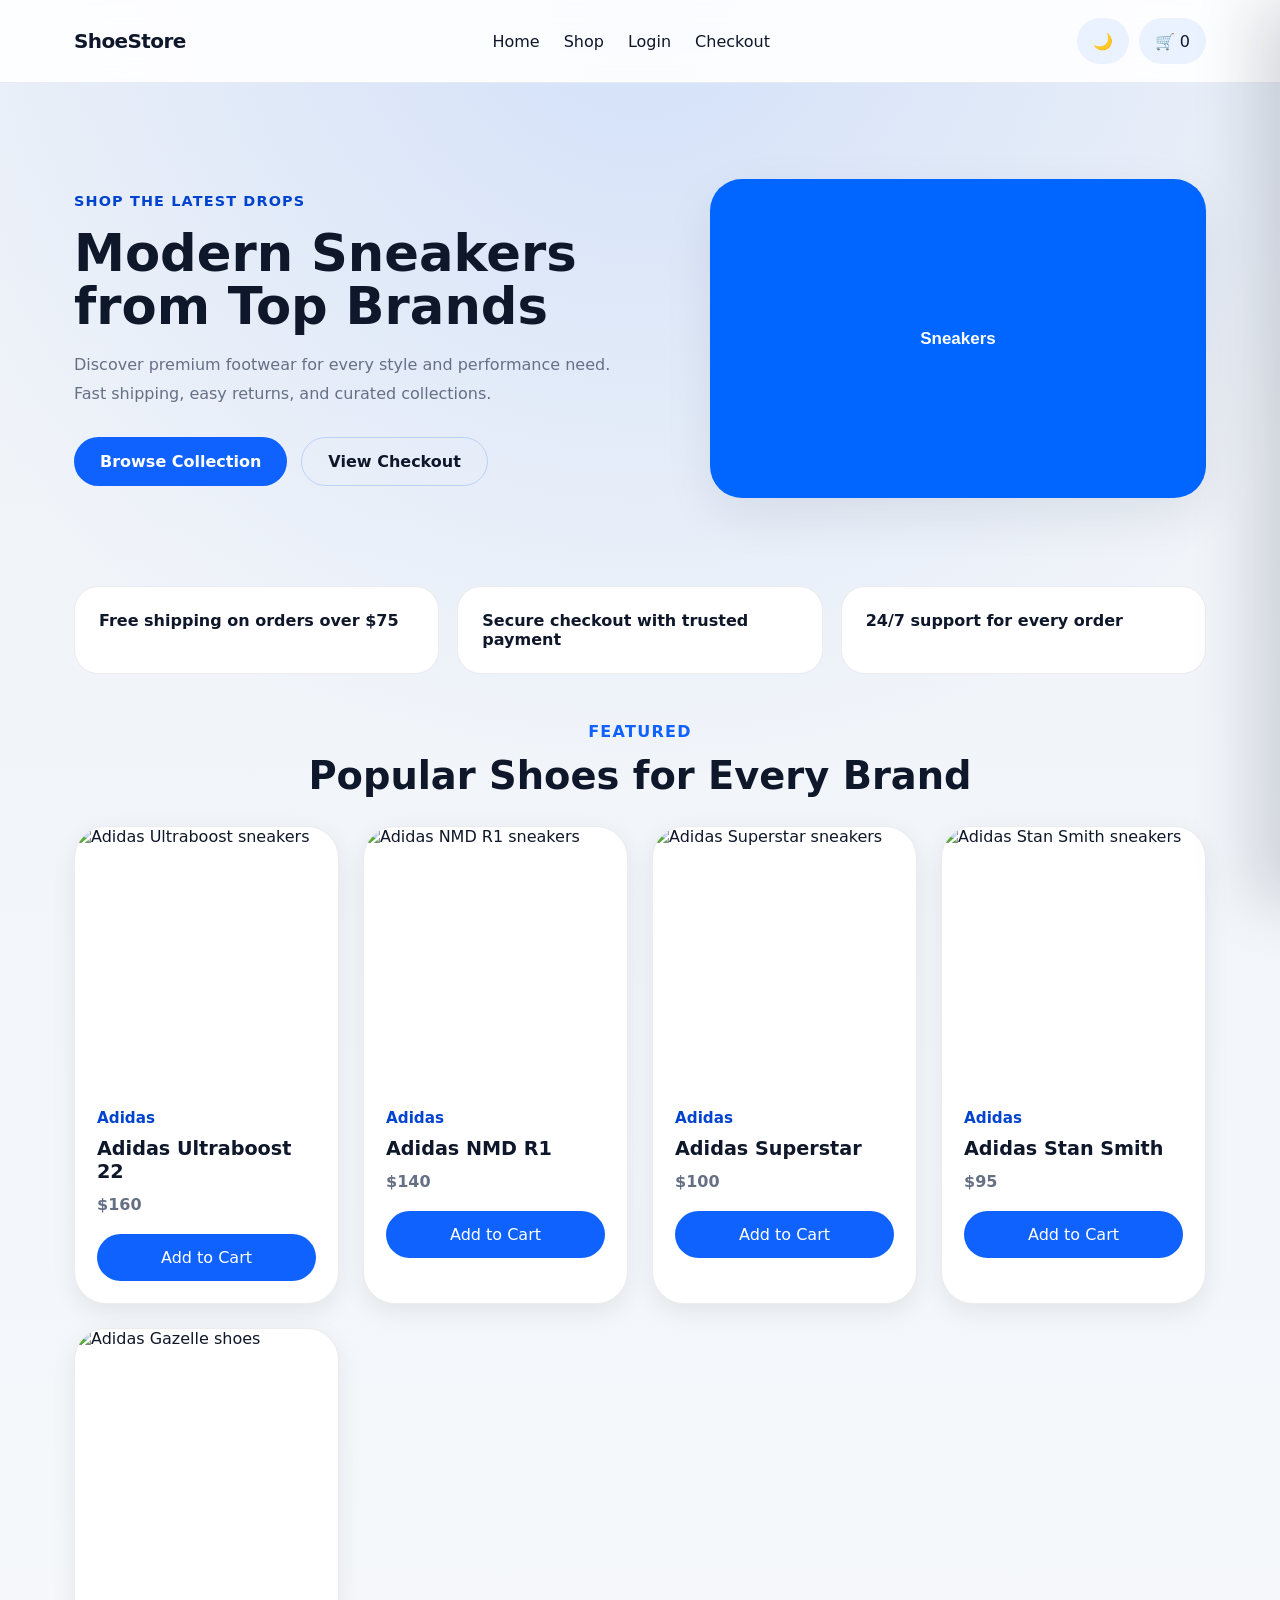
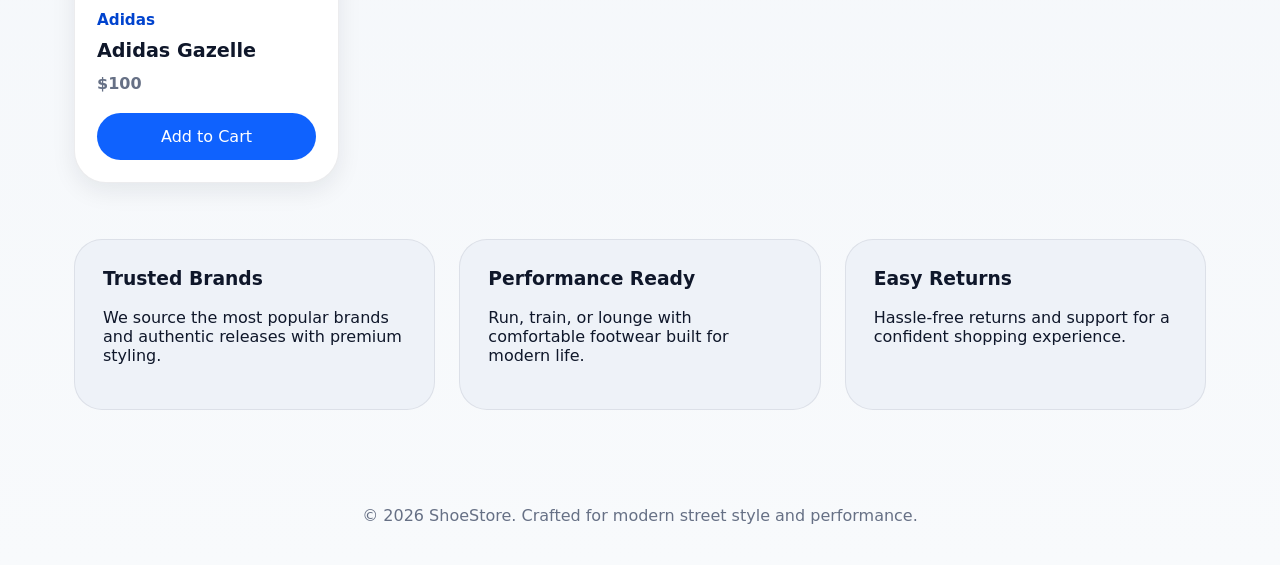
==== index.html @ 0adef716 "Add files via upload" ====
<!DOCTYPE html>
<html lang="en">
<head>
  <meta charset="UTF-8">
  <meta name="viewport" content="width=device-width, initial-scale=1.0">
  <title>ShoeStore</title>
  <link rel="stylesheet" href="style.css">
</head>
<body>

<header>
  <nav class="navbar">
    <a class="logo" href="#">ShoeStore</a>

    <ul class="nav-links" id="navLinks">
      <li><a href="#">Home</a></li>
      <li><a href="#products">Shop</a></li>
      <li><a href="login.html">Login</a></li>
      <li><a href="checkout.html">Checkout</a></li>
    </ul>

    <div class="nav-actions">
      <button class="icon-btn" onclick="toggleDarkMode()" aria-label="Toggle dark mode">🌙</button>
      <button class="icon-btn" onclick="toggleCart()" aria-label="Open cart">🛒 <span id="cart-count">0</span></button>
      <button class="icon-btn menu-btn" onclick="toggleMenu()" aria-label="Open menu">☰</button>
    </div>
  </nav>
</header>

<main>
  <section class="hero">
    <div class="hero-copy">
      <span class="eyebrow">Shop the latest drops</span>
      <h1>Modern Sneakers from Top Brands</h1>
      <p>Discover premium footwear for every style and performance need. Fast shipping, easy returns, and curated collections.</p>
      <div class="hero-actions">
        <button onclick="scrollToProducts()">Browse Collection</button>
        <a href="checkout.html" class="secondary-btn">View Checkout</a>
      </div>
    </div>
    <div class="hero-visual">
      <img src="https://picsum.photos/1400/900?random=1" loading="lazy" onerror="this.src='[data-uri]'" alt="Stylish sneakers on display">
    </div>
  </section>

  <section class="feature-strip">
    <div><strong>Free shipping</strong> on orders over $75</div>
    <div><strong>Secure checkout</strong> with trusted payment</div>
    <div><strong>24/7 support</strong> for every order</div>
  </section>

  <section class="products" id="products">
    <div class="section-heading">
      <span>Featured</span>
      <h2>Popular Shoes for Every Brand</h2>
    </div>

    <div class="product-grid">
      <article class="card">
        <img src="https://www.bing.com/th/id/OIP.T1GHy_knTH-ZnKt2E97dAAHaHa?w=133&h=128&c=8&rs=1&qlt=90&o=6&pid=3.1&rm=2" loading="lazy" onerror="this.src='[data-uri]"' alt="Adidas Ultraboost sneakers">
        <div class="card-content">
          <p class="brand">Adidas</p>
          <h3>Adidas Ultraboost 22</h3>
          <p class="price">$160</p>
          <button onclick="addToCart('Nike Air Max 270',150)">Add to Cart</button>
        </div>
      </article>

      <article class="card">
        <img src="https://th.bing.com/th/id/OIP.gx9wJsxxKLAecu0ToIjTCAHaHa?w=128&h=108&c=7&qlt=90&bgcl=9e0832&r=0&o=6&pid=13.1" loading="lazy" onerror="this.src='[data-uri]"' alt="Adidas NMD R1 sneakers">
        <div class="card-content">
          <p class="brand">Adidas</p>
          <h3>Adidas NMD R1</h3>
          <p class="price">$140</p>
          <button onclick="addToCart('Adidas Ultraboost 22',160)">Add to Cart</button>
        </div>
      </article>

      <article class="card">
        <img src="https://www.bing.com/th/id/OIP.bcUl49G8SOeQtBQyGrxTmQHaHa?w=145&h=170&c=8&rs=1&qlt=90&o=6&pid=3.1&rm=2" loading="lazy" onerror="this.src='[data-uri]"' alt="Adidas Superstar sneakers">
        <div class="card-content">
          <p class="brand">Adidas</p>
          <h3>Adidas Superstar</h3>
          <p class="price">$100</p>
          <button onclick="addToCart('Puma RS-X',110)">Add to Cart</button>
        </div>
      </article>

      <article class="card">
        <img src="https://www.bing.com/th/id/OIP.95NvVvad4RvuM55AzlKtCgHaHa?w=199&h=189&c=8&rs=1&qlt=90&o=6&pid=3.1&rm=2" loading="lazy" onerror="this.src='[data-uri]"' alt="Adidas Stan Smith sneakers">
        <div class="card-content">
          <p class="brand">Adidas</p>
          <h3>Adidas Stan Smith</h3>
          <p class="price">$95</p>
          <button onclick="addToCart('New Balance 574',130)">Add to Cart</button>
        </div>
      </article>

      <article class="card">
        <img src="https://www.bing.com/th/id/OIP.ZQ6llDH-fKKvHMo_YZziUgHaHa?w=175&h=180&c=8&rs=1&qlt=90&o=6&pid=3.1&rm=2" loading="lazy" onerror="this.src='[data-uri]"' alt="Adidas Gazelle shoes">
        <div class="card-content">
          <p class="brand">Adidas</p>
          <h3>Adidas Gazelle</h3>
          <p class="price">$100</p>
          <button onclick="addToCart('Chuck Taylor All Star',70)">Add to Cart</button>
        </div>
      </article>


    </div>
  </section>

  <section class="highlights">
    <div>
      <h3>Trusted Brands</h3>
      <p>We source the most popular brands and authentic releases with premium styling.</p>
    </div>
    <div>
      <h3>Performance Ready</h3>
      <p>Run, train, or lounge with comfortable footwear built for modern life.</p>
    </div>
    <div>
      <h3>Easy Returns</h3>
      <p>Hassle-free returns and support for a confident shopping experience.</p>
    </div>
  </section>
</main>

<div class="cart" id="cart">
  <div class="cart-header">
    <h2>Your Cart</h2>
    <button class="close-cart" onclick="toggleCart()">✕</button>
  </div>
  <ul id="cart-items"></ul>
  <p class="cart-total">Total: $<span id="total">0</span></p>
  <div class="cart-actions">
    <button onclick="clearCart()">Clear Cart</button>
    <button onclick="window.location.href='checkout.html'">Checkout</button>
  </div>
</div>

<footer>
  <p>© 2026 ShoeStore. Crafted for modern street style and performance.</p>
</footer>

<script src="script.js"></script>
</body>
</html>
---- style.css ----
:root {
  color-scheme: light;
  font-family: Inter, system-ui, -apple-system, BlinkMacSystemFont, 'Segoe UI', sans-serif;
  --page-bg: #f4f6fb;
  --surface: #ffffff;
  --surface-alt: #eef2f8;
  --text: #0f172a;
  --muted: #667085;
  --primary: #0f62fe;
  --primary-strong: #0043ce;
  --border: rgba(15, 23, 42, 0.08);
  --shadow: 0 18px 50px rgba(15, 23, 42, 0.08);
}

* {
  box-sizing: border-box;
}

body {
  margin: 0;
  min-height: 100vh;
  background: radial-gradient(circle at top, rgba(15, 98, 254, 0.12), transparent 35%),
    linear-gradient(180deg, #eef2f8 0%, #f8fafc 100%);
  color: var(--text);
}

img {
  max-width: 100%;
  display: block;
}

a {
  color: inherit;
  text-decoration: none;
}

button {
  border: none;
  cursor: pointer;
  font: inherit;
}

header {
  position: sticky;
  top: 0;
  z-index: 10;
  backdrop-filter: blur(14px);
  background: rgba(255, 255, 255, 0.9);
  border-bottom: 1px solid rgba(15, 23, 42, 0.08);
}

.navbar {
  max-width: 1180px;
  margin: 0 auto;
  padding: 18px 24px;
  display: flex;
  align-items: center;
  justify-content: space-between;
  gap: 16px;
}

.logo {
  font-size: 1.25rem;
  font-weight: 700;
  letter-spacing: -0.03em;
  color: var(--text);
}

.nav-links {
  display: flex;
  align-items: center;
  gap: 24px;
  list-style: none;
  margin: 0;
  padding: 0;
}

.nav-links a {
  color: var(--text);
  font-weight: 500;
  transition: color 0.2s ease;
}

.nav-links a:hover {
  color: var(--primary);
}

.nav-actions {
  display: flex;
  align-items: center;
  gap: 10px;
}

.icon-btn {
  background: rgba(15, 98, 254, 0.08);
  color: var(--text);
  padding: 0.85rem 1rem;
  border-radius: 999px;
  transition: background 0.2s ease;
}

.icon-btn:hover {
  background: rgba(15, 98, 254, 0.18);
}

.menu-btn {
  display: none;
}

main {
  max-width: 1180px;
  margin: 0 auto;
  padding: 32px 24px 56px;
}

.hero {
  display: grid;
  grid-template-columns: 1.2fr 1fr;
  align-items: center;
  gap: 40px;
  padding: 64px 0;
}

.hero-copy {
  max-width: 600px;
}

.eyebrow {
  display: inline-flex;
  font-size: 0.9rem;
  font-weight: 700;
  color: var(--primary-strong);
  letter-spacing: 0.08em;
  text-transform: uppercase;
  margin-bottom: 18px;
}

.hero-copy h1 {
  margin: 0 0 18px;
  font-size: clamp(2.5rem, 4vw, 4.5rem);
  line-height: 1.02;
}

.hero-copy p {
  max-width: 540px;
  color: var(--muted);
  line-height: 1.85;
  margin-bottom: 28px;
}

.hero-actions {
  display: flex;
  flex-wrap: wrap;
  gap: 14px;
}

.hero-actions button,
.secondary-btn {
  padding: 14px 26px;
  border-radius: 999px;
  font-weight: 700;
}

.hero-actions button {
  background: var(--primary);
  color: white;
}

.secondary-btn {
  border: 1px solid rgba(15, 98, 254, 0.2);
  color: var(--text);
  background: transparent;
}

.hero-visual {
  overflow: hidden;
  border-radius: 32px;
  box-shadow: var(--shadow);
}

.hero-visual img {
  height: 100%;
  width: 100%;
  object-fit: cover;
}

.feature-strip {
  display: grid;
  grid-template-columns: repeat(3, minmax(0, 1fr));
  gap: 18px;
  margin: 24px 0 48px;
}

.feature-strip div {
  background: var(--surface);
  padding: 24px;
  border-radius: 24px;
  border: 1px solid var(--border);
  color: var(--text);
  font-weight: 600;
}

.section-heading {
  text-align: center;
  margin-bottom: 28px;
}

.section-heading span {
  color: var(--primary);
  font-weight: 700;
  letter-spacing: 0.08em;
  text-transform: uppercase;
}

.section-heading h2 {
  margin: 12px 0 0;
  font-size: clamp(1.9rem, 3vw, 2.8rem);
}

.product-grid {
  display: grid;
  grid-template-columns: repeat(4, minmax(0, 1fr));
  gap: 24px;
}

.card {
  background: var(--surface);
  border: 1px solid var(--border);
  border-radius: 32px;
  overflow: hidden;
  transition: transform 0.3s ease, box-shadow 0.3s ease;
  box-shadow: 0 8px 24px rgba(15, 23, 42, 0.08);
}

.card:hover {
  transform: translateY(-8px);
}

.card img {
  width: 100%;
  height: 260px;
  object-fit: cover;
}

.card-content {
  padding: 22px;
}

.brand {
  margin: 0 0 10px;
  color: var(--primary-strong);
  font-size: 0.95rem;
  font-weight: 700;
}

.card h3 {
  margin: 0 0 12px;
  font-size: 1.2rem;
}

.price {
  margin: 0 0 20px;
  color: var(--muted);
  font-weight: 600;
}

.card button {
  width: 100%;
  padding: 14px 0;
  border-radius: 999px;
  background: var(--primary);
  color: white;
  transition: background 0.2s ease;
}

.card button:hover {
  background: var(--primary-strong);
}

.highlights {
  display: grid;
  grid-template-columns: repeat(3, minmax(0, 1fr));
  gap: 24px;
  margin-top: 56px;
}

.highlights div {
  background: var(--surface-alt);
  padding: 28px;
  border-radius: 28px;
  border: 1px solid var(--border);
}

.highlights h3 {
  margin-top: 0;
}

.cart {
  position: fixed;
  right: -360px;
  top: 0;
  width: min(360px, 100%);
  height: 100vh;
  padding: 24px;
  background: #ffffff;
  box-shadow: -24px 0 60px rgba(15, 23, 42, 0.16);
  transition: right 0.3s ease;
  z-index: 20;
  display: flex;
  flex-direction: column;
}

.cart.show {
  right: 0;
}

.cart-header {
  display: flex;
  align-items: center;
  justify-content: space-between;
  gap: 12px;
}

.close-cart {
  background: transparent;
  font-size: 1.1rem;
  padding: 10px;
  border-radius: 50%;
}

#cart-items {
  list-style: none;
  padding: 0;
  margin: 24px 0 0;
  flex: 1;
  overflow-y: auto;
}

#cart-items li {
  padding: 14px 0;
  border-bottom: 1px solid rgba(15, 23, 42, 0.08);
  color: var(--text);
}

.cart-total {
  font-size: 1.15rem;
  font-weight: 700;
  margin: 20px 0;
}

.cart-actions {
  display: grid;
  gap: 14px;
}

.cart-actions button {
  width: 100%;
  padding: 14px 0;
  border-radius: 999px;
  background: var(--primary);
  color: white;
}

.cart-actions button:first-child {
  background: rgba(15, 98, 254, 0.12);
  color: var(--text);
}

.center {
  min-height: 100vh;
  display: flex;
  justify-content: center;
  align-items: center;
  padding: 32px 24px;
  background: radial-gradient(circle at top left, rgba(15, 98, 254, 0.1), transparent 28%),
    linear-gradient(180deg, #eef2f8 0%, #f8fafc 100%);
}

.form-wrapper {
  width: min(1040px, 100%);
}

.form-card {
  display: grid;
  grid-template-columns: 1fr 1.05fr;
  gap: 32px;
  background: var(--surface);
  border: 1px solid var(--border);
  border-radius: 32px;
  box-shadow: var(--shadow);
  overflow: hidden;
  width: 100%;
}

.form-card .panel {
  padding: 40px;
}

.form-card .panel--accent {
  background: linear-gradient(180deg, rgba(15, 98, 254, 0.16), rgba(15, 98, 254, 0.04));
  display: flex;
  flex-direction: column;
  justify-content: center;
  gap: 18px;
}

.form-card h2 {
  margin: 0 0 12px;
  font-size: clamp(2rem, 2.3vw, 2.5rem);
}

.form-card p {
  color: var(--muted);
  line-height: 1.8;
}

.stats-list {
  list-style: none;
  padding: 0;
  margin: 24px 0 0;
  display: grid;
  gap: 14px;
}

.stats-list li {
  display: flex;
  align-items: flex-start;
  gap: 12px;
}

.stats-list strong {
  color: var(--text);
  font-weight: 700;
}

.highlight-pill {
  display: inline-flex;
  align-items: center;
  padding: 10px 14px;
  border-radius: 999px;
  background: rgba(15, 98, 254, 0.14);
  color: var(--primary-strong);
  font-weight: 700;
  width: fit-content;
}

.social-btn {
  width: 100%;
  border-radius: 999px;
  padding: 14px 18px;
  margin-top: 20px;
  background: white;
  border: 1px solid var(--border);
  display: inline-flex;
  align-items: center;
  justify-content: center;
  gap: 12px;
  font-weight: 700;
}

.divider {
  display: flex;
  align-items: center;
  gap: 12px;
  margin: 28px 0 18px;
  color: var(--muted);
}

.divider::before,
.divider::after {
  content: '';
  flex: 1;
  height: 1px;
  background: var(--border);
}

.input-group {
  display: grid;
  gap: 12px;
  margin-bottom: 18px;
}

.input-group label {
  font-weight: 600;
  color: var(--text);
}

.input-group input,
.input-group select {
  width: 100%;
  padding: 14px 16px;
  border-radius: 18px;
  border: 1px solid rgba(15, 23, 42, 0.12);
  background: #f8fafc;
}

.input-group input:focus,
.input-group select:focus {
  outline: 2px solid rgba(15, 98, 254, 0.18);
  border-color: rgba(15, 98, 254, 0.3);
}

.primary-button {
  width: 100%;
  border-radius: 999px;
  padding: 16px 18px;
  background: var(--primary);
  color: white;
  font-weight: 700;
  margin-top: 6px;
}

.secondary-note {
  margin-top: 16px;
  font-size: 0.95rem;
  color: var(--muted);
}

.form-footer {
  display: flex;
  justify-content: space-between;
  gap: 12px;
  margin-top: 22px;
  font-size: 0.95rem;
  color: var(--muted);
}

.form-footer a {
  color: var(--primary);
}

.checkout-grid {
  display: grid;
  grid-template-columns: 1fr 360px;
  gap: 32px;
}

.summary-card {
  background: var(--surface-alt);
  border: 1px solid var(--border);
  border-radius: 28px;
  padding: 28px;
}

.summary-card h3 {
  margin-top: 0;
}

.summary-row {
  display: flex;
  justify-content: space-between;
  gap: 12px;
  margin: 18px 0;
  font-weight: 600;
}

.summary-total {
  margin-top: 24px;
  padding-top: 18px;
  border-top: 1px solid rgba(15, 23, 42, 0.08);
  font-size: 1.15rem;
}

.checkbox-label {
  display: flex;
  align-items: center;
  gap: 10px;
  margin-top: 10px;
  color: var(--muted);
}

.payment-methods {
  display: grid;
  gap: 14px;
  margin-top: 14px;
}

.payment-option {
  border-radius: 18px;
  border: 1px solid rgba(15, 23, 42, 0.12);
  padding: 16px;
  display: flex;
  align-items: center;
  justify-content: space-between;
  background: white;
}

.payment-option input {
  accent-color: var(--primary);
}

.form-row {
  display: grid;
  grid-template-columns: repeat(2, minmax(0, 1fr));
  gap: 18px;
}

@media (max-width: 920px) {
  .form-card,
  .checkout-grid {
    grid-template-columns: 1fr;
  }
}

@media (max-width: 680px) {
  .center {
    padding: 18px;
  }

  .form-card {
    border-radius: 24px;
  }

  .nav-actions {
    gap: 6px;
  }
}

footer {
  text-align: center;
  padding: 24px 0;
  color: var(--muted);
}

.dark {
  --page-bg: #090b12;
  --surface: #111827;
  --surface-alt: #111827;
  --text: #f8fafc;
  --muted: #cbd5e1;
  --border: rgba(255, 255, 255, 0.08);
  --shadow: 0 18px 50px rgba(0, 0, 0, 0.35);
  background: #090b12;
}

.dark header {
  background: rgba(15, 23, 42, 0.92);
}

.dark .feature-strip div,
.dark .card,
.dark .highlights div,
.dark .cart {
  background: #111827;
}

.dark .hero-copy p,
.dark .price,
.dark footer,
.dark .feature-strip div,
.dark .highlights div,
.dark #cart-items li {
  color: var(--muted);
}

.dark .nav-links a,
.dark .logo,
.dark .eyebrow,
.dark .section-heading span,
.dark .card h3,
.dark .brand,
.dark .cart-header h2,
.dark .cart-total,
.dark .icon-btn {
  color: var(--text);
}

@media (max-width: 1024px) {
  .product-grid {
    grid-template-columns: repeat(3, minmax(0, 1fr));
  }

  .feature-strip,
  .highlights {
    grid-template-columns: 1fr 1fr;
  }
}

@media (max-width: 768px) {
  .hero {
    grid-template-columns: 1fr;
    text-align: center;
  }

  .hero-visual {
    max-height: 420px;
  }

  .nav-links {
    display: none;
    position: absolute;
    top: 100%;
    right: 0;
    width: 100%;
    background: rgba(255, 255, 255, 0.98);
    flex-direction: column;
    padding: 18px 24px 24px;
    border-bottom: 1px solid rgba(15, 23, 42, 0.08);
  }

  .nav-links.show {
    display: flex;
  }

  .nav-actions {
    gap: 8px;
  }

  .menu-btn {
    display: inline-flex;
  }

  .product-grid {
    grid-template-columns: 1fr;
  }

  .feature-strip,
  .highlights {
    grid-template-columns: 1fr;
  }
}
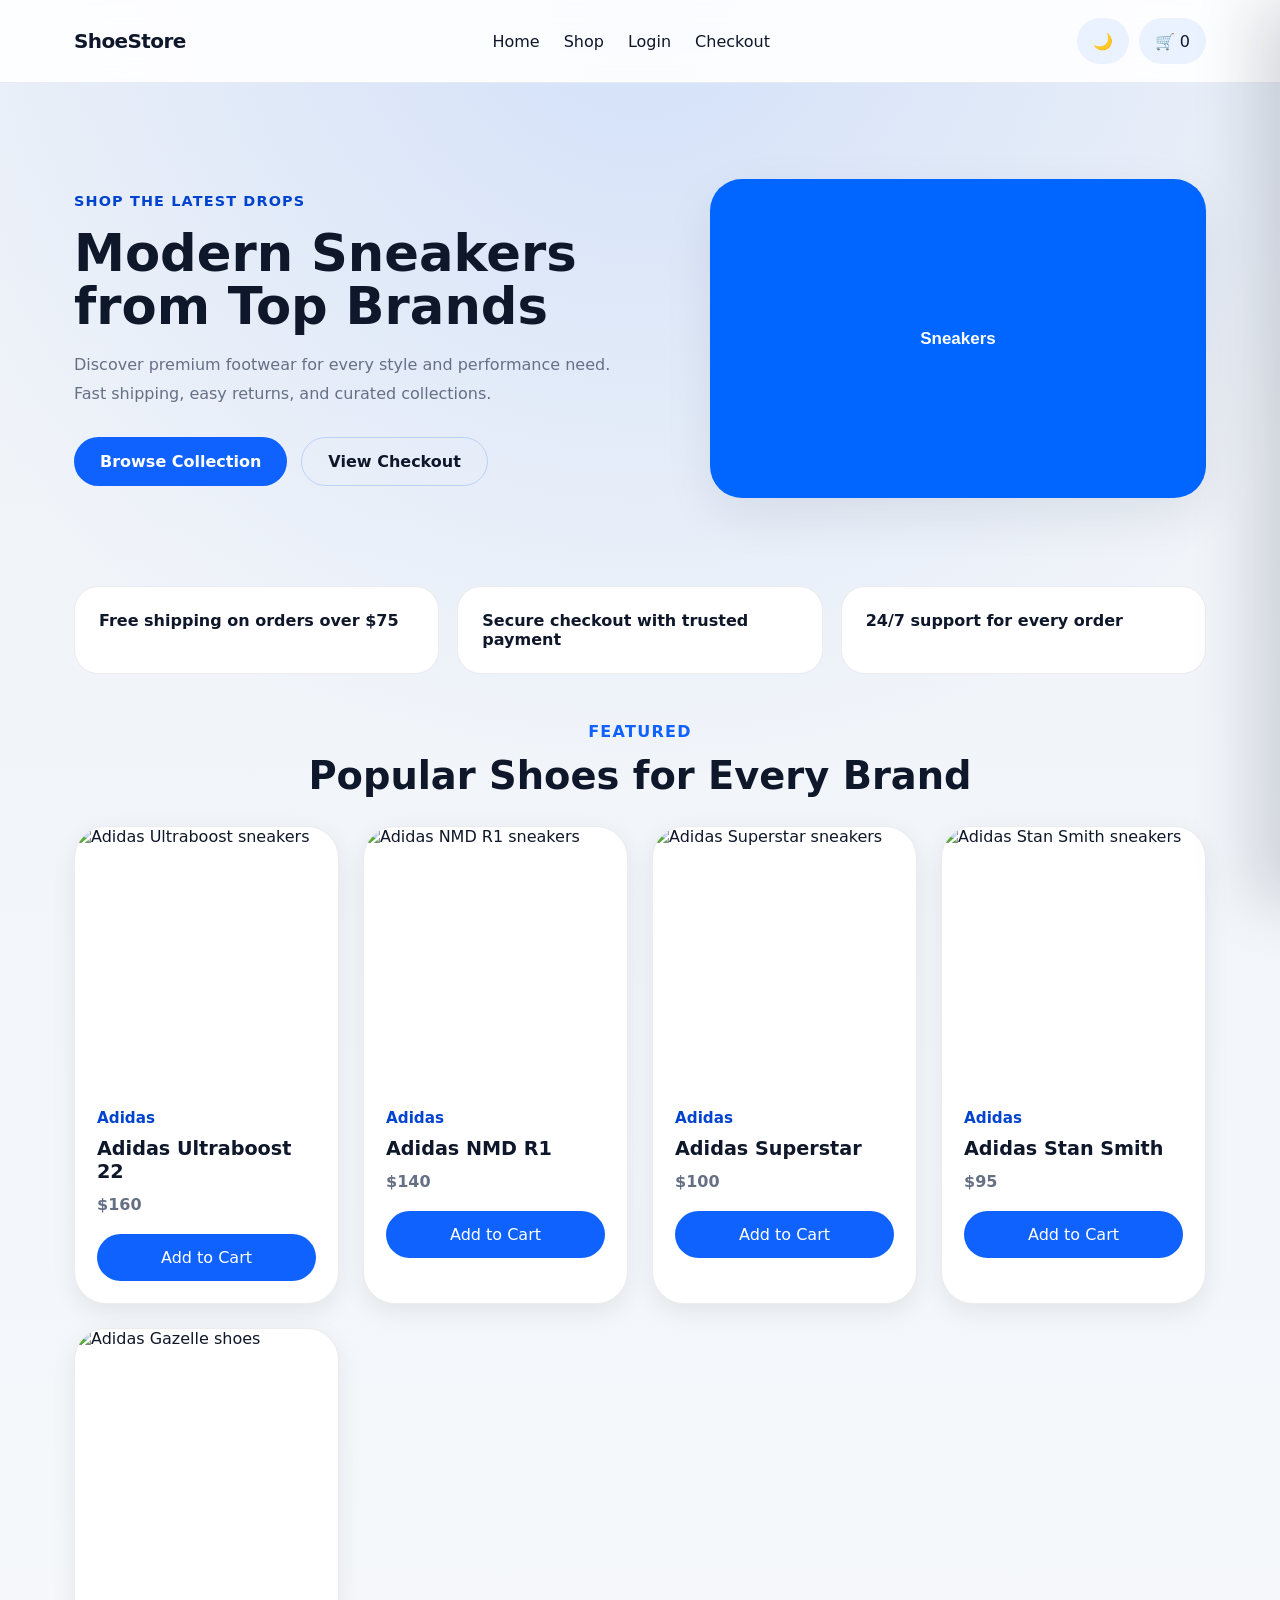
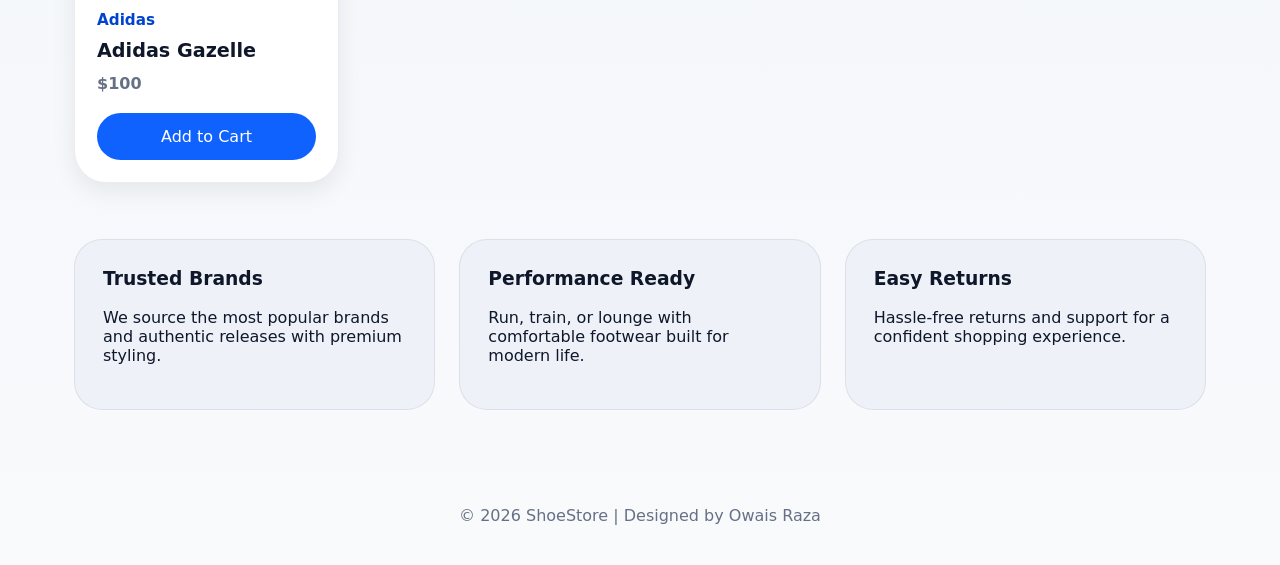
==== commit 3ac6fc68: "Update index.html" ====
--- a/index.html
+++ b/index.html
@@ -140,9 +140,9 @@
 </div>
 
 <footer>
-  <p>© 2026 ShoeStore. Crafted for modern street style and performance.</p>
+  <p>© 2026 ShoeStore | Designed by Owais Raza </p>
 </footer>
 
 <script src="script.js"></script>
 </body>
-</html>+</html>
